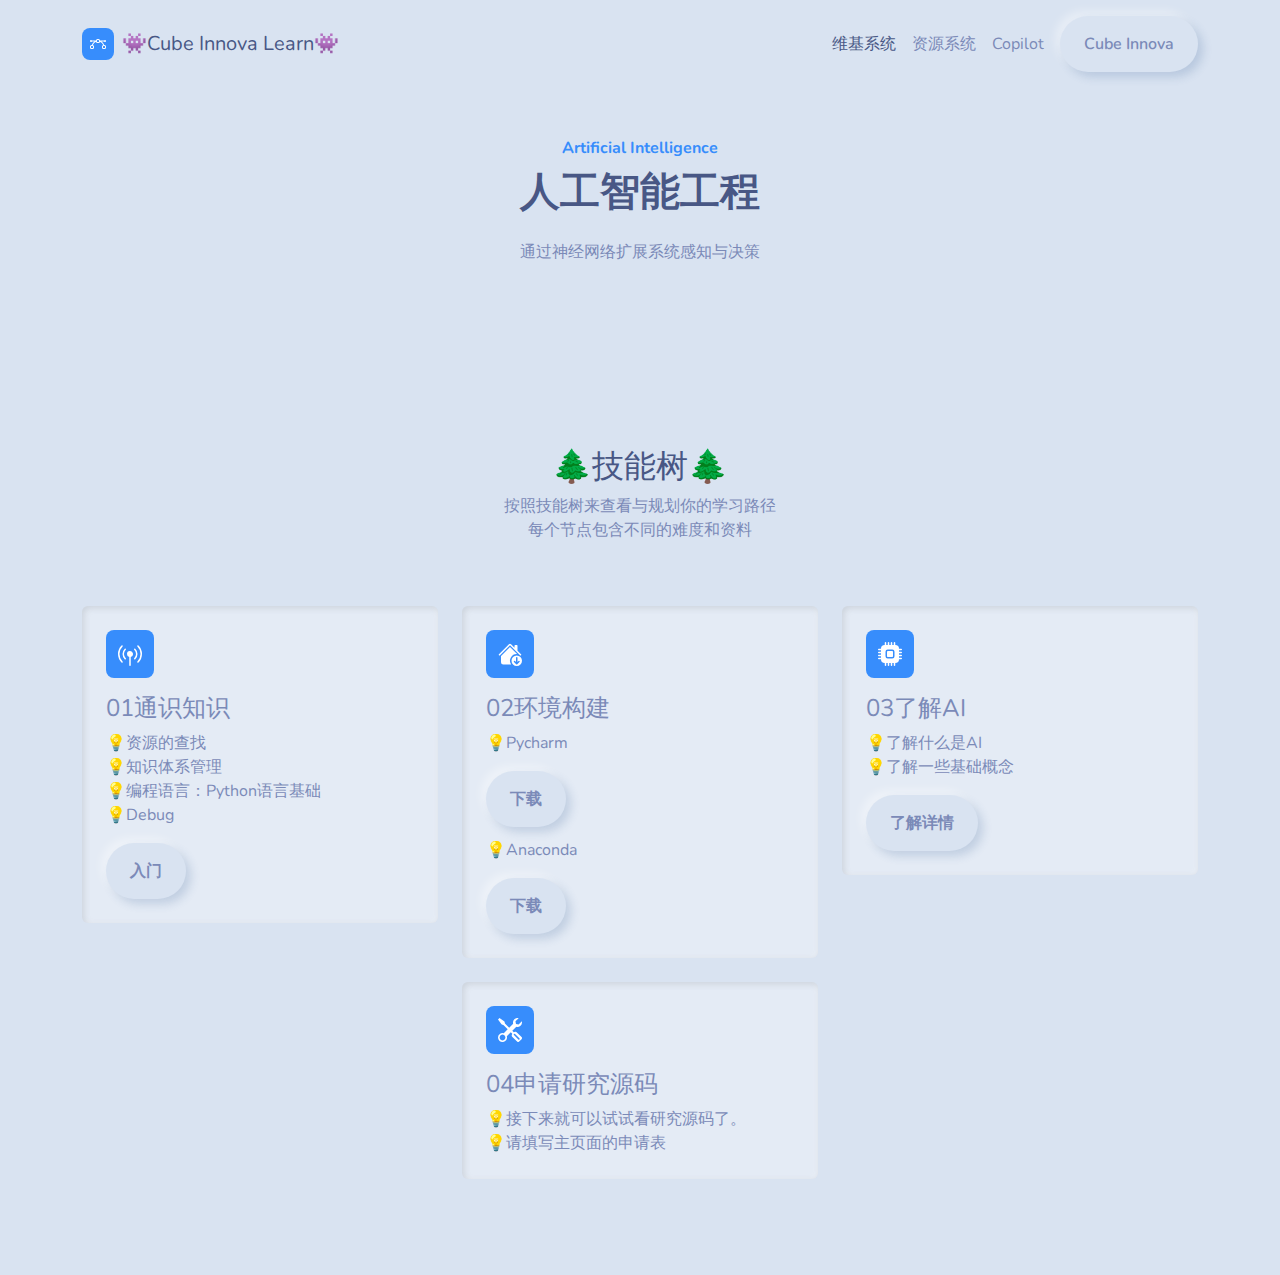
==== ai.html @ 76661b85 "更新1.0版本" ====
<!DOCTYPE html><html data-bs-theme="light" lang="en"><head><meta charset="utf-8"><meta name="viewport" content="width=device-width, initial-scale=1.0, shrink-to-fit=no"><title>CubeInnova.Learn</title><link rel="stylesheet" href="/assets/bootstrap/css/bootstrap.min.css?h=2cb4a61714685bde608d2d58cb317de4"><link rel="stylesheet" href="/assets/css/styles.min.css?h=ba82c4eca0994f35770cad7016135599"></head><body><!-- Start: Navbar Right Links --><nav class="navbar navbar-expand-md bg-body py-3"><div class="container"><a class="navbar-brand d-flex align-items-center" href="#"><span class="bs-icon-sm bs-icon-rounded bs-icon-primary d-flex justify-content-center align-items-center me-2 bs-icon"><svg xmlns="http://www.w3.org/2000/svg" width="1em" height="1em" fill="currentColor" viewBox="0 0 16 16" class="bi bi-bezier">
  <path fill-rule="evenodd" d="M0 10.5A1.5 1.5 0 0 1 1.5 9h1A1.5 1.5 0 0 1 4 10.5v1A1.5 1.5 0 0 1 2.5 13h-1A1.5 1.5 0 0 1 0 11.5v-1zm1.5-.5a.5.5 0 0 0-.5.5v1a.5.5 0 0 0 .5.5h1a.5.5 0 0 0 .5-.5v-1a.5.5 0 0 0-.5-.5h-1zm10.5.5A1.5 1.5 0 0 1 13.5 9h1a1.5 1.5 0 0 1 1.5 1.5v1a1.5 1.5 0 0 1-1.5 1.5h-1a1.5 1.5 0 0 1-1.5-1.5v-1zm1.5-.5a.5.5 0 0 0-.5.5v1a.5.5 0 0 0 .5.5h1a.5.5 0 0 0 .5-.5v-1a.5.5 0 0 0-.5-.5h-1zM6 4.5A1.5 1.5 0 0 1 7.5 3h1A1.5 1.5 0 0 1 10 4.5v1A1.5 1.5 0 0 1 8.5 7h-1A1.5 1.5 0 0 1 6 5.5v-1zM7.5 4a.5.5 0 0 0-.5.5v1a.5.5 0 0 0 .5.5h1a.5.5 0 0 0 .5-.5v-1a.5.5 0 0 0-.5-.5h-1z"></path>
  <path d="M6 4.5H1.866a1 1 0 1 0 0 1h2.668A6.517 6.517 0 0 0 1.814 9H2.5c.123 0 .244.015.358.043a5.517 5.517 0 0 1 3.185-3.185A1.503 1.503 0 0 1 6 5.5v-1zm3.957 1.358A1.5 1.5 0 0 0 10 5.5v-1h4.134a1 1 0 1 1 0 1h-2.668a6.517 6.517 0 0 1 2.72 3.5H13.5c-.123 0-.243.015-.358.043a5.517 5.517 0 0 0-3.185-3.185z"></path>
</svg></span><span>👾Cube Innova Learn👾</span></a><button data-bs-toggle="collapse" class="navbar-toggler" data-bs-target="#navcol-2"><span class="visually-hidden">Toggle navigation</span><span class="navbar-toggler-icon"></span></button><div class="collapse navbar-collapse" id="navcol-2"><ul class="navbar-nav ms-auto"><li class="nav-item"><a class="nav-link active" href="https://www.mywiki.cn/%E5%88%9B%E6%96%B0%E5%B7%A5%E5%9D%8A%E5%AE%9E%E9%AA%8C%E5%AE%A4/index.php/%E9%A6%96%E9%A1%B5">维基系统</a></li><li class="nav-item"><a class="nav-link" href="https://source.cubeinnova.cn">资源系统</a></li><li class="nav-item"><a class="nav-link" href="https://chat.cubeinnova.cn">Copilot</a></li></ul><a class="btn btn-primary ms-md-2" role="button" href="https://cubeinnova.cn">Cube Innova</a></div></div></nav><!-- End: Navbar Right Links --><div class="text-center p-4 p-lg-5"><p class="fw-bold text-primary mb-2">Artificial Intelligence</p><h1 class="fw-bold mb-4">人工智能工程</h1><p>通过神经网络扩展系统感知与决策</p><div class="btn-group" role="group"></div></div><!-- Start: Hero Features --><section></section><!-- End: Hero Features --><!-- Start: Banner Heading --><section class="py-4 py-xl-5"><!-- Start: Features Cards --><div class="container py-4 py-xl-5"><div class="row mb-5"><div class="col-md-8 col-xl-6 text-center mx-auto"><h2>🌲技能树<span style="color: var(--bs-heading-color);">🌲</span></h2><p class="w-lg-50">按照技能树来查看与规划你的学习路径<br>每个节点包含不同的难度和资料</p></div></div><div class="row gy-4 row-cols-1 row-cols-md-2 row-cols-xl-3 d-lg-flex justify-content-lg-center"><div class="col"><div class="card"><div class="card-body p-4"><div class="bs-icon-md bs-icon-rounded bs-icon-primary d-flex justify-content-center align-items-center d-inline-block mb-3 bs-icon"><svg xmlns="http://www.w3.org/2000/svg" width="1em" height="1em" fill="currentColor" viewBox="0 0 16 16" class="bi bi-broadcast-pin">
  <path d="M3.05 3.05a7 7 0 0 0 0 9.9.5.5 0 0 1-.707.707 8 8 0 0 1 0-11.314.5.5 0 0 1 .707.707zm2.122 2.122a4 4 0 0 0 0 5.656.5.5 0 1 1-.708.708 5 5 0 0 1 0-7.072.5.5 0 0 1 .708.708zm5.656-.708a.5.5 0 0 1 .708 0 5 5 0 0 1 0 7.072.5.5 0 1 1-.708-.708 4 4 0 0 0 0-5.656.5.5 0 0 1 0-.708zm2.122-2.12a.5.5 0 0 1 .707 0 8 8 0 0 1 0 11.313.5.5 0 0 1-.707-.707 7 7 0 0 0 0-9.9.5.5 0 0 1 0-.707zM6 8a2 2 0 1 1 2.5 1.937V15.5a.5.5 0 0 1-1 0V9.937A2 2 0 0 1 6 8z"></path>
</svg></div><h4 class="card-title">01通识知识</h4><p class="card-text">💡资源的查找<br>💡知识体系管理<br>💡编程语言：Python语言基础<br>💡Debug</p><a class="btn btn-primary" role="button" href="/general.html">入门</a></div></div></div><div class="col"><div class="card"><div class="card-body p-4"><div class="bs-icon-md bs-icon-rounded bs-icon-primary d-flex justify-content-center align-items-center d-inline-block mb-3 bs-icon"><svg xmlns="http://www.w3.org/2000/svg" width="1em" height="1em" fill="currentColor" viewBox="0 0 16 16" class="bi bi-house-down-fill">
  <path d="M12.5 9a3.5 3.5 0 1 1 0 7 3.5 3.5 0 0 1 0-7Zm.354 5.854 1.5-1.5a.5.5 0 0 0-.708-.707l-.646.646V10.5a.5.5 0 0 0-1 0v2.793l-.646-.646a.5.5 0 0 0-.708.707l1.5 1.5a.5.5 0 0 0 .708 0Z"></path>
  <path d="M8.707 1.5a1 1 0 0 0-1.414 0L.646 8.146a.5.5 0 0 0 .708.708L8 2.207l6.646 6.647a.5.5 0 0 0 .708-.708L13 5.793V2.5a.5.5 0 0 0-.5-.5h-1a.5.5 0 0 0-.5.5v1.293L8.707 1.5Z"></path>
  <path d="m8 3.293 4.712 4.712A4.5 4.5 0 0 0 8.758 15H3.5A1.5 1.5 0 0 1 2 13.5V9.293l6-6Z"></path>
</svg></div><h4 class="card-title">02环境构建</h4><p class="card-text">💡Pycharm</p><a class="btn btn-primary" role="button" href="https://www.jetbrains.com/zh-cn/pycharm/">下载</a><p class="card-text" style="margin-top: 11px;">💡Anaconda</p><a class="btn btn-primary" role="button" href="https://www.anaconda.com/download/">下载</a></div></div></div><div class="col"><div class="card"><div class="card-body p-4"><div class="bs-icon-md bs-icon-rounded bs-icon-primary d-flex justify-content-center align-items-center d-inline-block mb-3 bs-icon"><svg xmlns="http://www.w3.org/2000/svg" width="1em" height="1em" fill="currentColor" viewBox="0 0 16 16" class="bi bi-cpu-fill">
  <path d="M6.5 6a.5.5 0 0 0-.5.5v3a.5.5 0 0 0 .5.5h3a.5.5 0 0 0 .5-.5v-3a.5.5 0 0 0-.5-.5h-3z"></path>
  <path d="M5.5.5a.5.5 0 0 0-1 0V2A2.5 2.5 0 0 0 2 4.5H.5a.5.5 0 0 0 0 1H2v1H.5a.5.5 0 0 0 0 1H2v1H.5a.5.5 0 0 0 0 1H2v1H.5a.5.5 0 0 0 0 1H2A2.5 2.5 0 0 0 4.5 14v1.5a.5.5 0 0 0 1 0V14h1v1.5a.5.5 0 0 0 1 0V14h1v1.5a.5.5 0 0 0 1 0V14h1v1.5a.5.5 0 0 0 1 0V14a2.5 2.5 0 0 0 2.5-2.5h1.5a.5.5 0 0 0 0-1H14v-1h1.5a.5.5 0 0 0 0-1H14v-1h1.5a.5.5 0 0 0 0-1H14v-1h1.5a.5.5 0 0 0 0-1H14A2.5 2.5 0 0 0 11.5 2V.5a.5.5 0 0 0-1 0V2h-1V.5a.5.5 0 0 0-1 0V2h-1V.5a.5.5 0 0 0-1 0V2h-1V.5zm1 4.5h3A1.5 1.5 0 0 1 11 6.5v3A1.5 1.5 0 0 1 9.5 11h-3A1.5 1.5 0 0 1 5 9.5v-3A1.5 1.5 0 0 1 6.5 5z"></path>
</svg></div><h4 class="card-title">03了解AI</h4><p class="card-text">💡了解什么是AI<br>💡了解一些基础概念</p><a class="btn btn-primary" role="button" href="https://w3schools.cn/ai/default.html">了解详情</a></div></div></div><div class="col"><div class="card"><div class="card-body p-4"><div class="bs-icon-md bs-icon-rounded bs-icon-primary d-flex justify-content-center align-items-center d-inline-block mb-3 bs-icon"><svg xmlns="http://www.w3.org/2000/svg" width="1em" height="1em" fill="currentColor" viewBox="0 0 16 16" class="bi bi-tools">
  <path d="M1 0 0 1l2.2 3.081a1 1 0 0 0 .815.419h.07a1 1 0 0 1 .708.293l2.675 2.675-2.617 2.654A3.003 3.003 0 0 0 0 13a3 3 0 1 0 5.878-.851l2.654-2.617.968.968-.305.914a1 1 0 0 0 .242 1.023l3.27 3.27a.997.997 0 0 0 1.414 0l1.586-1.586a.997.997 0 0 0 0-1.414l-3.27-3.27a1 1 0 0 0-1.023-.242L10.5 9.5l-.96-.96 2.68-2.643A3.005 3.005 0 0 0 16 3c0-.269-.035-.53-.102-.777l-2.14 2.141L12 4l-.364-1.757L13.777.102a3 3 0 0 0-3.675 3.68L7.462 6.46 4.793 3.793a1 1 0 0 1-.293-.707v-.071a1 1 0 0 0-.419-.814L1 0Zm9.646 10.646a.5.5 0 0 1 .708 0l2.914 2.915a.5.5 0 0 1-.707.707l-2.915-2.914a.5.5 0 0 1 0-.708ZM3 11l.471.242.529.026.287.445.445.287.026.529L5 13l-.242.471-.026.529-.445.287-.287.445-.529.026L3 15l-.471-.242L2 14.732l-.287-.445L1.268 14l-.026-.529L1 13l.242-.471.026-.529.445-.287.287-.445.529-.026L3 11Z"></path>
</svg></div><h4 class="card-title">04申请研究源码</h4><p class="card-text">💡接下来就可以试试看研究源码了。<br>💡请填写主页面的申请表</p></div></div></div></div></div><!-- End: Features Cards --></section><!-- End: Banner Heading --><script src="https://cdn.jsdelivr.net/npm/bootstrap@5.3.1/dist/js/bootstrap.bundle.min.js"></script><script src="/assets/js/script.min.js?h=e21329cc057f51c00970539ac9834d22"></script></body></html>
---- assets/css/styles.min.css ----
@font-face{font-family:Nunito;src:url(/assets/fonts/XRXV3I6Li01BKofIOOaBXso.woff2?h=00d81f3c47850e07bfd8ccfb12ab9b94) format('woff2');font-weight:400;font-style:normal;font-display:swap;unicode-range:U+0460-052F,U+1C80-1C88,U+20B4,U+2DE0-2DFF,U+A640-A69F,U+FE2E-FE2F}@font-face{font-family:Nunito;src:url(/assets/fonts/XRXV3I6Li01BKofIMeaBXso.woff2?h=00d81f3c47850e07bfd8ccfb12ab9b94) format('woff2');font-weight:400;font-style:normal;font-display:swap;unicode-range:U+0301,U+0400-045F,U+0490-0491,U+04B0-04B1,U+2116}@font-face{font-family:Nunito;src:url(/assets/fonts/XRXV3I6Li01BKofIOuaBXso.woff2?h=00d81f3c47850e07bfd8ccfb12ab9b94) format('woff2');font-weight:400;font-style:normal;font-display:swap;unicode-range:U+0102-0103,U+0110-0111,U+0128-0129,U+0168-0169,U+01A0-01A1,U+01AF-01B0,U+0300-0301,U+0303-0304,U+0308-0309,U+0323,U+0329,U+1EA0-1EF9,U+20AB}@font-face{font-family:Nunito;src:url(/assets/fonts/XRXV3I6Li01BKofIO-aBXso.woff2?h=00d81f3c47850e07bfd8ccfb12ab9b94) format('woff2');font-weight:400;font-style:normal;font-display:swap;unicode-range:U+0100-02AF,U+0304,U+0308,U+0329,U+1E00-1E9F,U+1EF2-1EFF,U+2020,U+20A0-20AB,U+20AD-20CF,U+2113,U+2C60-2C7F,U+A720-A7FF}@font-face{font-family:Nunito;src:url(/assets/fonts/XRXV3I6Li01BKofINeaB.woff2?h=00d81f3c47850e07bfd8ccfb12ab9b94) format('woff2');font-weight:400;font-style:normal;font-display:swap;unicode-range:U+0000-00FF,U+0131,U+0152-0153,U+02BB-02BC,U+02C6,U+02DA,U+02DC,U+0304,U+0308,U+0329,U+2000-206F,U+2074,U+20AC,U+2122,U+2191,U+2193,U+2212,U+2215,U+FEFF,U+FFFD}@font-face{font-family:Nunito;src:url(/assets/fonts/XRXV3I6Li01BKofIOOaBXso.woff2?h=00d81f3c47850e07bfd8ccfb12ab9b94) format('woff2');font-weight:600;font-style:normal;font-display:swap;unicode-range:U+0460-052F,U+1C80-1C88,U+20B4,U+2DE0-2DFF,U+A640-A69F,U+FE2E-FE2F}@font-face{font-family:Nunito;src:url(/assets/fonts/XRXV3I6Li01BKofIMeaBXso.woff2?h=00d81f3c47850e07bfd8ccfb12ab9b94) format('woff2');font-weight:600;font-style:normal;font-display:swap;unicode-range:U+0301,U+0400-045F,U+0490-0491,U+04B0-04B1,U+2116}@font-face{font-family:Nunito;src:url(/assets/fonts/XRXV3I6Li01BKofIOuaBXso.woff2?h=00d81f3c47850e07bfd8ccfb12ab9b94) format('woff2');font-weight:600;font-style:normal;font-display:swap;unicode-range:U+0102-0103,U+0110-0111,U+0128-0129,U+0168-0169,U+01A0-01A1,U+01AF-01B0,U+0300-0301,U+0303-0304,U+0308-0309,U+0323,U+0329,U+1EA0-1EF9,U+20AB}@font-face{font-family:Nunito;src:url(/assets/fonts/XRXV3I6Li01BKofIO-aBXso.woff2?h=00d81f3c47850e07bfd8ccfb12ab9b94) format('woff2');font-weight:600;font-style:normal;font-display:swap;unicode-range:U+0100-02AF,U+0304,U+0308,U+0329,U+1E00-1E9F,U+1EF2-1EFF,U+2020,U+20A0-20AB,U+20AD-20CF,U+2113,U+2C60-2C7F,U+A720-A7FF}@font-face{font-family:Nunito;src:url(/assets/fonts/XRXV3I6Li01BKofINeaB.woff2?h=00d81f3c47850e07bfd8ccfb12ab9b94) format('woff2');font-weight:600;font-style:normal;font-display:swap;unicode-range:U+0000-00FF,U+0131,U+0152-0153,U+02BB-02BC,U+02C6,U+02DA,U+02DC,U+0304,U+0308,U+0329,U+2000-206F,U+2074,U+20AC,U+2122,U+2191,U+2193,U+2212,U+2215,U+FEFF,U+FFFD}@font-face{font-family:Nunito;src:url(/assets/fonts/XRXV3I6Li01BKofIOOaBXso.woff2?h=00d81f3c47850e07bfd8ccfb12ab9b94) format('woff2');font-weight:700;font-style:normal;font-display:swap;unicode-range:U+0460-052F,U+1C80-1C88,U+20B4,U+2DE0-2DFF,U+A640-A69F,U+FE2E-FE2F}@font-face{font-family:Nunito;src:url(/assets/fonts/XRXV3I6Li01BKofIMeaBXso.woff2?h=00d81f3c47850e07bfd8ccfb12ab9b94) format('woff2');font-weight:700;font-style:normal;font-display:swap;unicode-range:U+0301,U+0400-045F,U+0490-0491,U+04B0-04B1,U+2116}@font-face{font-family:Nunito;src:url(/assets/fonts/XRXV3I6Li01BKofIOuaBXso.woff2?h=00d81f3c47850e07bfd8ccfb12ab9b94) format('woff2');font-weight:700;font-style:normal;font-display:swap;unicode-range:U+0102-0103,U+0110-0111,U+0128-0129,U+0168-0169,U+01A0-01A1,U+01AF-01B0,U+0300-0301,U+0303-0304,U+0308-0309,U+0323,U+0329,U+1EA0-1EF9,U+20AB}@font-face{font-family:Nunito;src:url(/assets/fonts/XRXV3I6Li01BKofIO-aBXso.woff2?h=00d81f3c47850e07bfd8ccfb12ab9b94) format('woff2');font-weight:700;font-style:normal;font-display:swap;unicode-range:U+0100-02AF,U+0304,U+0308,U+0329,U+1E00-1E9F,U+1EF2-1EFF,U+2020,U+20A0-20AB,U+20AD-20CF,U+2113,U+2C60-2C7F,U+A720-A7FF}@font-face{font-family:Nunito;src:url(/assets/fonts/XRXV3I6Li01BKofINeaB.woff2?h=00d81f3c47850e07bfd8ccfb12ab9b94) format('woff2');font-weight:700;font-style:normal;font-display:swap;unicode-range:U+0000-00FF,U+0131,U+0152-0153,U+02BB-02BC,U+02C6,U+02DA,U+02DC,U+0304,U+0308,U+0329,U+2000-206F,U+2074,U+20AC,U+2122,U+2191,U+2193,U+2212,U+2215,U+FEFF,U+FFFD}.fit-cover{object-fit:cover}.bs-icon{--bs-icon-size:.75rem;display:flex;flex-shrink:0;justify-content:center;align-items:center;font-size:var(--bs-icon-size);width:calc(var(--bs-icon-size) * 2);height:calc(var(--bs-icon-size) * 2);color:var(--bs-primary)}.bs-icon-xs{--bs-icon-size:1rem;width:calc(var(--bs-icon-size) * 1.5);height:calc(var(--bs-icon-size) * 1.5)}.bs-icon-sm{--bs-icon-size:1rem}.bs-icon-md{--bs-icon-size:1.5rem}.bs-icon-lg{--bs-icon-size:2rem}.bs-icon-xl{--bs-icon-size:2.5rem}.bs-icon.bs-icon-primary{color:var(--bs-white);background:var(--bs-primary)}.bs-icon.bs-icon-primary-light{color:var(--bs-primary);background:rgba(var(--bs-primary-rgb),.2)}.bs-icon.bs-icon-semi-white{color:var(--bs-primary);background:rgba(255,255,255,.5)}.bs-icon.bs-icon-rounded{border-radius:.5rem}.bs-icon.bs-icon-circle{border-radius:50%}
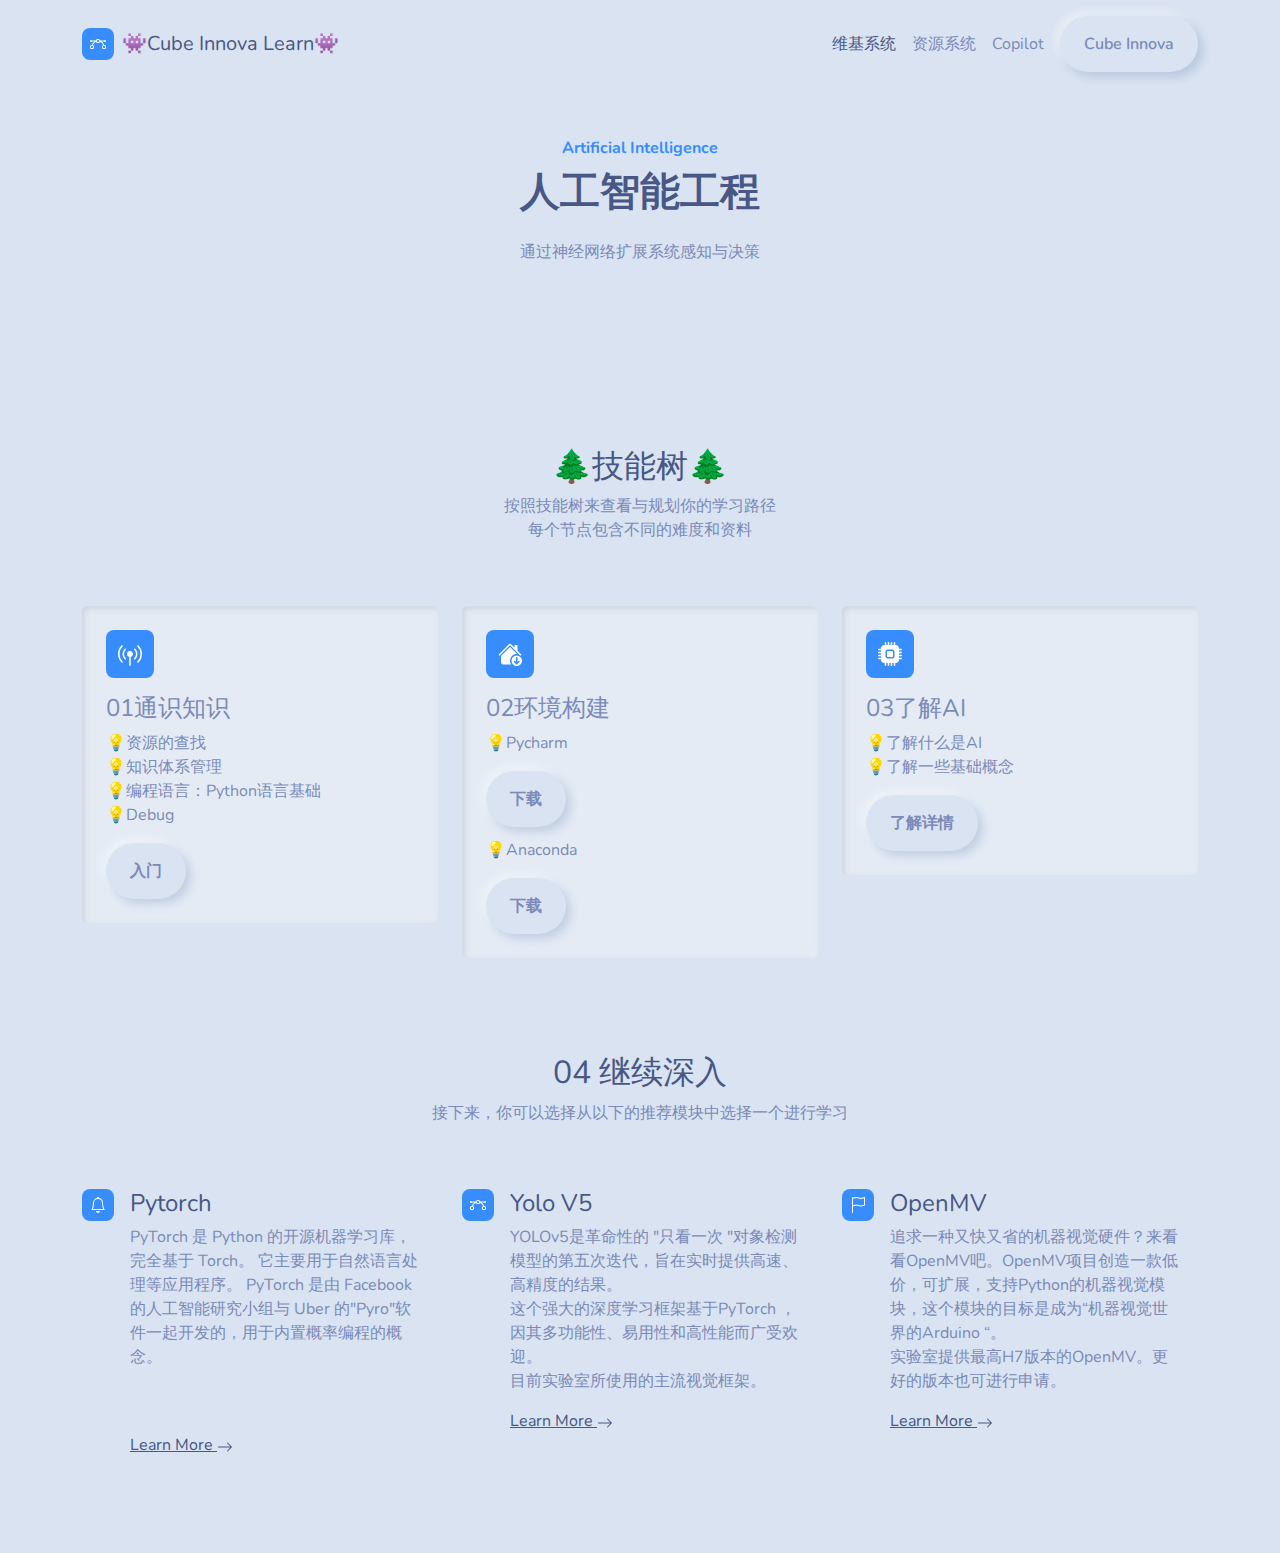
==== commit 45d2cdc8: "Updated Some Files" ====
--- a/ai.html
+++ b/ai.html
@@ -1,4 +1,4 @@
-<!DOCTYPE html><html data-bs-theme="light" lang="en"><head><meta charset="utf-8"><meta name="viewport" content="width=device-width, initial-scale=1.0, shrink-to-fit=no"><title>CubeInnova.Learn</title><link rel="stylesheet" href="/assets/bootstrap/css/bootstrap.min.css?h=2cb4a61714685bde608d2d58cb317de4"><link rel="stylesheet" href="/assets/css/styles.min.css?h=ba82c4eca0994f35770cad7016135599"></head><body><!-- Start: Navbar Right Links --><nav class="navbar navbar-expand-md bg-body py-3"><div class="container"><a class="navbar-brand d-flex align-items-center" href="#"><span class="bs-icon-sm bs-icon-rounded bs-icon-primary d-flex justify-content-center align-items-center me-2 bs-icon"><svg xmlns="http://www.w3.org/2000/svg" width="1em" height="1em" fill="currentColor" viewBox="0 0 16 16" class="bi bi-bezier">
+<!DOCTYPE html><html data-bs-theme="light" lang="en"><head><meta charset="utf-8"><meta name="viewport" content="width=device-width, initial-scale=1.0, shrink-to-fit=no"><title>CubeInnova.Learn</title><link rel="stylesheet" href="/assets/bootstrap/css/bootstrap.min.css?h=2cb4a61714685bde608d2d58cb317de4"><link rel="stylesheet" href="/assets/css/styles.min.css?h=934f559bc3a27b1a1d84e41d4762d755"></head><body><!-- Start: Navbar Right Links --><nav class="navbar navbar-expand-md bg-body py-3"><div class="container"><a class="navbar-brand d-flex align-items-center" href="#"><span class="bs-icon-sm bs-icon-rounded bs-icon-primary d-flex justify-content-center align-items-center me-2 bs-icon"><svg xmlns="http://www.w3.org/2000/svg" width="1em" height="1em" fill="currentColor" viewBox="0 0 16 16" class="bi bi-bezier">
   <path fill-rule="evenodd" d="M0 10.5A1.5 1.5 0 0 1 1.5 9h1A1.5 1.5 0 0 1 4 10.5v1A1.5 1.5 0 0 1 2.5 13h-1A1.5 1.5 0 0 1 0 11.5v-1zm1.5-.5a.5.5 0 0 0-.5.5v1a.5.5 0 0 0 .5.5h1a.5.5 0 0 0 .5-.5v-1a.5.5 0 0 0-.5-.5h-1zm10.5.5A1.5 1.5 0 0 1 13.5 9h1a1.5 1.5 0 0 1 1.5 1.5v1a1.5 1.5 0 0 1-1.5 1.5h-1a1.5 1.5 0 0 1-1.5-1.5v-1zm1.5-.5a.5.5 0 0 0-.5.5v1a.5.5 0 0 0 .5.5h1a.5.5 0 0 0 .5-.5v-1a.5.5 0 0 0-.5-.5h-1zM6 4.5A1.5 1.5 0 0 1 7.5 3h1A1.5 1.5 0 0 1 10 4.5v1A1.5 1.5 0 0 1 8.5 7h-1A1.5 1.5 0 0 1 6 5.5v-1zM7.5 4a.5.5 0 0 0-.5.5v1a.5.5 0 0 0 .5.5h1a.5.5 0 0 0 .5-.5v-1a.5.5 0 0 0-.5-.5h-1z"></path>
   <path d="M6 4.5H1.866a1 1 0 1 0 0 1h2.668A6.517 6.517 0 0 0 1.814 9H2.5c.123 0 .244.015.358.043a5.517 5.517 0 0 1 3.185-3.185A1.503 1.503 0 0 1 6 5.5v-1zm3.957 1.358A1.5 1.5 0 0 0 10 5.5v-1h4.134a1 1 0 1 1 0 1h-2.668a6.517 6.517 0 0 1 2.72 3.5H13.5c-.123 0-.243.015-.358.043a5.517 5.517 0 0 0-3.185-3.185z"></path>
 </svg></span><span>👾Cube Innova Learn👾</span></a><button data-bs-toggle="collapse" class="navbar-toggler" data-bs-target="#navcol-2"><span class="visually-hidden">Toggle navigation</span><span class="navbar-toggler-icon"></span></button><div class="collapse navbar-collapse" id="navcol-2"><ul class="navbar-nav ms-auto"><li class="nav-item"><a class="nav-link active" href="https://www.mywiki.cn/%E5%88%9B%E6%96%B0%E5%B7%A5%E5%9D%8A%E5%AE%9E%E9%AA%8C%E5%AE%A4/index.php/%E9%A6%96%E9%A1%B5">维基系统</a></li><li class="nav-item"><a class="nav-link" href="https://source.cubeinnova.cn">资源系统</a></li><li class="nav-item"><a class="nav-link" href="https://chat.cubeinnova.cn">Copilot</a></li></ul><a class="btn btn-primary ms-md-2" role="button" href="https://cubeinnova.cn">Cube Innova</a></div></div></nav><!-- End: Navbar Right Links --><div class="text-center p-4 p-lg-5"><p class="fw-bold text-primary mb-2">Artificial Intelligence</p><h1 class="fw-bold mb-4">人工智能工程</h1><p>通过神经网络扩展系统感知与决策</p><div class="btn-group" role="group"></div></div><!-- Start: Hero Features --><section></section><!-- End: Hero Features --><!-- Start: Banner Heading --><section class="py-4 py-xl-5"><!-- Start: Features Cards --><div class="container py-4 py-xl-5"><div class="row mb-5"><div class="col-md-8 col-xl-6 text-center mx-auto"><h2>🌲技能树<span style="color: var(--bs-heading-color);">🌲</span></h2><p class="w-lg-50">按照技能树来查看与规划你的学习路径<br>每个节点包含不同的难度和资料</p></div></div><div class="row gy-4 row-cols-1 row-cols-md-2 row-cols-xl-3 d-lg-flex justify-content-lg-center"><div class="col"><div class="card"><div class="card-body p-4"><div class="bs-icon-md bs-icon-rounded bs-icon-primary d-flex justify-content-center align-items-center d-inline-block mb-3 bs-icon"><svg xmlns="http://www.w3.org/2000/svg" width="1em" height="1em" fill="currentColor" viewBox="0 0 16 16" class="bi bi-broadcast-pin">
@@ -10,6 +10,17 @@
 </svg></div><h4 class="card-title">02环境构建</h4><p class="card-text">💡Pycharm</p><a class="btn btn-primary" role="button" href="https://www.jetbrains.com/zh-cn/pycharm/">下载</a><p class="card-text" style="margin-top: 11px;">💡Anaconda</p><a class="btn btn-primary" role="button" href="https://www.anaconda.com/download/">下载</a></div></div></div><div class="col"><div class="card"><div class="card-body p-4"><div class="bs-icon-md bs-icon-rounded bs-icon-primary d-flex justify-content-center align-items-center d-inline-block mb-3 bs-icon"><svg xmlns="http://www.w3.org/2000/svg" width="1em" height="1em" fill="currentColor" viewBox="0 0 16 16" class="bi bi-cpu-fill">
   <path d="M6.5 6a.5.5 0 0 0-.5.5v3a.5.5 0 0 0 .5.5h3a.5.5 0 0 0 .5-.5v-3a.5.5 0 0 0-.5-.5h-3z"></path>
   <path d="M5.5.5a.5.5 0 0 0-1 0V2A2.5 2.5 0 0 0 2 4.5H.5a.5.5 0 0 0 0 1H2v1H.5a.5.5 0 0 0 0 1H2v1H.5a.5.5 0 0 0 0 1H2v1H.5a.5.5 0 0 0 0 1H2A2.5 2.5 0 0 0 4.5 14v1.5a.5.5 0 0 0 1 0V14h1v1.5a.5.5 0 0 0 1 0V14h1v1.5a.5.5 0 0 0 1 0V14h1v1.5a.5.5 0 0 0 1 0V14a2.5 2.5 0 0 0 2.5-2.5h1.5a.5.5 0 0 0 0-1H14v-1h1.5a.5.5 0 0 0 0-1H14v-1h1.5a.5.5 0 0 0 0-1H14v-1h1.5a.5.5 0 0 0 0-1H14A2.5 2.5 0 0 0 11.5 2V.5a.5.5 0 0 0-1 0V2h-1V.5a.5.5 0 0 0-1 0V2h-1V.5a.5.5 0 0 0-1 0V2h-1V.5zm1 4.5h3A1.5 1.5 0 0 1 11 6.5v3A1.5 1.5 0 0 1 9.5 11h-3A1.5 1.5 0 0 1 5 9.5v-3A1.5 1.5 0 0 1 6.5 5z"></path>
-</svg></div><h4 class="card-title">03了解AI</h4><p class="card-text">💡了解什么是AI<br>💡了解一些基础概念</p><a class="btn btn-primary" role="button" href="https://w3schools.cn/ai/default.html">了解详情</a></div></div></div><div class="col"><div class="card"><div class="card-body p-4"><div class="bs-icon-md bs-icon-rounded bs-icon-primary d-flex justify-content-center align-items-center d-inline-block mb-3 bs-icon"><svg xmlns="http://www.w3.org/2000/svg" width="1em" height="1em" fill="currentColor" viewBox="0 0 16 16" class="bi bi-tools">
-  <path d="M1 0 0 1l2.2 3.081a1 1 0 0 0 .815.419h.07a1 1 0 0 1 .708.293l2.675 2.675-2.617 2.654A3.003 3.003 0 0 0 0 13a3 3 0 1 0 5.878-.851l2.654-2.617.968.968-.305.914a1 1 0 0 0 .242 1.023l3.27 3.27a.997.997 0 0 0 1.414 0l1.586-1.586a.997.997 0 0 0 0-1.414l-3.27-3.27a1 1 0 0 0-1.023-.242L10.5 9.5l-.96-.96 2.68-2.643A3.005 3.005 0 0 0 16 3c0-.269-.035-.53-.102-.777l-2.14 2.141L12 4l-.364-1.757L13.777.102a3 3 0 0 0-3.675 3.68L7.462 6.46 4.793 3.793a1 1 0 0 1-.293-.707v-.071a1 1 0 0 0-.419-.814L1 0Zm9.646 10.646a.5.5 0 0 1 .708 0l2.914 2.915a.5.5 0 0 1-.707.707l-2.915-2.914a.5.5 0 0 1 0-.708ZM3 11l.471.242.529.026.287.445.445.287.026.529L5 13l-.242.471-.026.529-.445.287-.287.445-.529.026L3 15l-.471-.242L2 14.732l-.287-.445L1.268 14l-.026-.529L1 13l.242-.471.026-.529.445-.287.287-.445.529-.026L3 11Z"></path>
-</svg></div><h4 class="card-title">04申请研究源码</h4><p class="card-text">💡接下来就可以试试看研究源码了。<br>💡请填写主页面的申请表</p></div></div></div></div></div><!-- End: Features Cards --></section><!-- End: Banner Heading --><script src="https://cdn.jsdelivr.net/npm/bootstrap@5.3.1/dist/js/bootstrap.bundle.min.js"></script><script src="/assets/js/script.min.js?h=e21329cc057f51c00970539ac9834d22"></script></body></html>+</svg></div><h4 class="card-title">03了解AI</h4><p class="card-text">💡了解什么是AI<br>💡了解一些基础概念</p><a class="btn btn-primary" role="button" href="https://w3schools.cn/ai/default.html">了解详情</a></div></div></div></div></div><!-- End: Features Cards --><!-- Start: Features Small Icons --><div class="container py-4 py-xl-5"><div class="row mb-5"><div class="col-md-8 col-xl-6 text-center mx-auto"><h2>04 继续深入</h2><p class="w-lg-50">接下来，你可以选择从以下的推荐模块中选择一个进行学习</p></div></div><div class="row gy-4 row-cols-1 row-cols-md-2 row-cols-xl-3"><div class="col"><div class="d-flex"><div class="bs-icon-sm bs-icon-rounded bs-icon-primary d-flex flex-shrink-0 justify-content-center align-items-center d-inline-block mb-3 bs-icon"><svg xmlns="http://www.w3.org/2000/svg" width="1em" height="1em" fill="currentColor" viewBox="0 0 16 16" class="bi bi-bell">
+  <path d="M8 16a2 2 0 0 0 2-2H6a2 2 0 0 0 2 2zM8 1.918l-.797.161A4.002 4.002 0 0 0 4 6c0 .628-.134 2.197-.459 3.742-.16.767-.376 1.566-.663 2.258h10.244c-.287-.692-.502-1.49-.663-2.258C12.134 8.197 12 6.628 12 6a4.002 4.002 0 0 0-3.203-3.92L8 1.917zM14.22 12c.223.447.481.801.78 1H1c.299-.199.557-.553.78-1C2.68 10.2 3 6.88 3 6c0-2.42 1.72-4.44 4.005-4.901a1 1 0 1 1 1.99 0A5.002 5.002 0 0 1 13 6c0 .88.32 4.2 1.22 6z"></path>
+</svg></div><div class="px-3"><h4>Pytorch</h4><p>PyTorch 是 Python 的开源机器学习库，完全基于 Torch。 它主要用于自然语言处理等应用程序。 PyTorch 是由 Facebook 的人工智能研究小组与 Uber 的"Pyro"软件一起开发的，用于内置概率编程的概念。<br><br><br></p><a href="https://www.w3ccoo.com/pytorch/index.asp">Learn More&nbsp;<svg xmlns="http://www.w3.org/2000/svg" width="1em" height="1em" fill="currentColor" viewBox="0 0 16 16" class="bi bi-arrow-right">
+  <path fill-rule="evenodd" d="M1 8a.5.5 0 0 1 .5-.5h11.793l-3.147-3.146a.5.5 0 0 1 .708-.708l4 4a.5.5 0 0 1 0 .708l-4 4a.5.5 0 0 1-.708-.708L13.293 8.5H1.5A.5.5 0 0 1 1 8z"></path>
+</svg></a></div></div></div><div class="col"><div class="d-flex"><div class="bs-icon-sm bs-icon-rounded bs-icon-primary d-flex flex-shrink-0 justify-content-center align-items-center d-inline-block mb-3 bs-icon"><svg xmlns="http://www.w3.org/2000/svg" width="1em" height="1em" fill="currentColor" viewBox="0 0 16 16" class="bi bi-bezier">
+  <path fill-rule="evenodd" d="M0 10.5A1.5 1.5 0 0 1 1.5 9h1A1.5 1.5 0 0 1 4 10.5v1A1.5 1.5 0 0 1 2.5 13h-1A1.5 1.5 0 0 1 0 11.5v-1zm1.5-.5a.5.5 0 0 0-.5.5v1a.5.5 0 0 0 .5.5h1a.5.5 0 0 0 .5-.5v-1a.5.5 0 0 0-.5-.5h-1zm10.5.5A1.5 1.5 0 0 1 13.5 9h1a1.5 1.5 0 0 1 1.5 1.5v1a1.5 1.5 0 0 1-1.5 1.5h-1a1.5 1.5 0 0 1-1.5-1.5v-1zm1.5-.5a.5.5 0 0 0-.5.5v1a.5.5 0 0 0 .5.5h1a.5.5 0 0 0 .5-.5v-1a.5.5 0 0 0-.5-.5h-1zM6 4.5A1.5 1.5 0 0 1 7.5 3h1A1.5 1.5 0 0 1 10 4.5v1A1.5 1.5 0 0 1 8.5 7h-1A1.5 1.5 0 0 1 6 5.5v-1zM7.5 4a.5.5 0 0 0-.5.5v1a.5.5 0 0 0 .5.5h1a.5.5 0 0 0 .5-.5v-1a.5.5 0 0 0-.5-.5h-1z"></path>
+  <path d="M6 4.5H1.866a1 1 0 1 0 0 1h2.668A6.517 6.517 0 0 0 1.814 9H2.5c.123 0 .244.015.358.043a5.517 5.517 0 0 1 3.185-3.185A1.503 1.503 0 0 1 6 5.5v-1zm3.957 1.358A1.5 1.5 0 0 0 10 5.5v-1h4.134a1 1 0 1 1 0 1h-2.668a6.517 6.517 0 0 1 2.72 3.5H13.5c-.123 0-.243.015-.358.043a5.517 5.517 0 0 0-3.185-3.185z"></path>
+</svg></div><div class="px-3"><h4>Yolo V5</h4><p>YOLOv5是革命性的 "只看一次 "对象检测模型的第五次迭代，旨在实时提供高速、高精度的结果。<br>这个强大的深度学习框架基于PyTorch ，因其多功能性、易用性和高性能而广受欢迎。<br>目前实验室所使用的主流视觉框架。</p><a href="https://docs.ultralytics.com/zh/yolov5/">Learn More&nbsp;<svg xmlns="http://www.w3.org/2000/svg" width="1em" height="1em" fill="currentColor" viewBox="0 0 16 16" class="bi bi-arrow-right">
+  <path fill-rule="evenodd" d="M1 8a.5.5 0 0 1 .5-.5h11.793l-3.147-3.146a.5.5 0 0 1 .708-.708l4 4a.5.5 0 0 1 0 .708l-4 4a.5.5 0 0 1-.708-.708L13.293 8.5H1.5A.5.5 0 0 1 1 8z"></path>
+</svg></a></div></div></div><div class="col"><div class="d-flex"><div class="bs-icon-sm bs-icon-rounded bs-icon-primary d-flex flex-shrink-0 justify-content-center align-items-center d-inline-block mb-3 bs-icon"><svg xmlns="http://www.w3.org/2000/svg" width="1em" height="1em" fill="currentColor" viewBox="0 0 16 16" class="bi bi-flag">
+  <path d="M14.778.085A.5.5 0 0 1 15 .5V8a.5.5 0 0 1-.314.464L14.5 8l.186.464-.003.001-.006.003-.023.009a12.435 12.435 0 0 1-.397.15c-.264.095-.631.223-1.047.35-.816.252-1.879.523-2.71.523-.847 0-1.548-.28-2.158-.525l-.028-.01C7.68 8.71 7.14 8.5 6.5 8.5c-.7 0-1.638.23-2.437.477A19.626 19.626 0 0 0 3 9.342V15.5a.5.5 0 0 1-1 0V.5a.5.5 0 0 1 1 0v.282c.226-.079.496-.17.79-.26C4.606.272 5.67 0 6.5 0c.84 0 1.524.277 2.121.519l.043.018C9.286.788 9.828 1 10.5 1c.7 0 1.638-.23 2.437-.477a19.587 19.587 0 0 0 1.349-.476l.019-.007.004-.002h.001M14 1.221c-.22.078-.48.167-.766.255-.81.252-1.872.523-2.734.523-.886 0-1.592-.286-2.203-.534l-.008-.003C7.662 1.21 7.139 1 6.5 1c-.669 0-1.606.229-2.415.478A21.294 21.294 0 0 0 3 1.845v6.433c.22-.078.48-.167.766-.255C4.576 7.77 5.638 7.5 6.5 7.5c.847 0 1.548.28 2.158.525l.028.01C9.32 8.29 9.86 8.5 10.5 8.5c.668 0 1.606-.229 2.415-.478A21.317 21.317 0 0 0 14 7.655V1.222z"></path>
+</svg></div><div class="px-3"><h4>OpenMV</h4><p>追求一种又快又省的机器视觉硬件？来看看OpenMV吧。OpenMV项目创造一款低价，可扩展，支持Python的机器视觉模块，这个模块的目标是成为“机器视觉世界的Arduino “。<br>实验室提供最高H7版本的OpenMV。更好的版本也可进行申请。</p><a href="https://book.openmv.cc/">Learn More&nbsp;<svg xmlns="http://www.w3.org/2000/svg" width="1em" height="1em" fill="currentColor" viewBox="0 0 16 16" class="bi bi-arrow-right">
+  <path fill-rule="evenodd" d="M1 8a.5.5 0 0 1 .5-.5h11.793l-3.147-3.146a.5.5 0 0 1 .708-.708l4 4a.5.5 0 0 1 0 .708l-4 4a.5.5 0 0 1-.708-.708L13.293 8.5H1.5A.5.5 0 0 1 1 8z"></path>
+</svg></a></div></div></div></div></div><!-- End: Features Small Icons --></section><!-- End: Banner Heading --><script src="https://cdn.jsdelivr.net/npm/bootstrap@5.3.1/dist/js/bootstrap.bundle.min.js"></script><script src="/assets/js/script.min.js?h=e21329cc057f51c00970539ac9834d22"></script></body></html>--- a/assets/css/styles.min.css
+++ b/assets/css/styles.min.css
@@ -1 +1 @@
-@font-face{font-family:Nunito;src:url(/assets/fonts/XRXV3I6Li01BKofIOOaBXso.woff2?h=00d81f3c47850e07bfd8ccfb12ab9b94) format('woff2');font-weight:400;font-style:normal;font-display:swap;unicode-range:U+0460-052F,U+1C80-1C88,U+20B4,U+2DE0-2DFF,U+A640-A69F,U+FE2E-FE2F}@font-face{font-family:Nunito;src:url(/assets/fonts/XRXV3I6Li01BKofIMeaBXso.woff2?h=00d81f3c47850e07bfd8ccfb12ab9b94) format('woff2');font-weight:400;font-style:normal;font-display:swap;unicode-range:U+0301,U+0400-045F,U+0490-0491,U+04B0-04B1,U+2116}@font-face{font-family:Nunito;src:url(/assets/fonts/XRXV3I6Li01BKofIOuaBXso.woff2?h=00d81f3c47850e07bfd8ccfb12ab9b94) format('woff2');font-weight:400;font-style:normal;font-display:swap;unicode-range:U+0102-0103,U+0110-0111,U+0128-0129,U+0168-0169,U+01A0-01A1,U+01AF-01B0,U+0300-0301,U+0303-0304,U+0308-0309,U+0323,U+0329,U+1EA0-1EF9,U+20AB}@font-face{font-family:Nunito;src:url(/assets/fonts/XRXV3I6Li01BKofIO-aBXso.woff2?h=00d81f3c47850e07bfd8ccfb12ab9b94) format('woff2');font-weight:400;font-style:normal;font-display:swap;unicode-range:U+0100-02AF,U+0304,U+0308,U+0329,U+1E00-1E9F,U+1EF2-1EFF,U+2020,U+20A0-20AB,U+20AD-20CF,U+2113,U+2C60-2C7F,U+A720-A7FF}@font-face{font-family:Nunito;src:url(/assets/fonts/XRXV3I6Li01BKofINeaB.woff2?h=00d81f3c47850e07bfd8ccfb12ab9b94) format('woff2');font-weight:400;font-style:normal;font-display:swap;unicode-range:U+0000-00FF,U+0131,U+0152-0153,U+02BB-02BC,U+02C6,U+02DA,U+02DC,U+0304,U+0308,U+0329,U+2000-206F,U+2074,U+20AC,U+2122,U+2191,U+2193,U+2212,U+2215,U+FEFF,U+FFFD}@font-face{font-family:Nunito;src:url(/assets/fonts/XRXV3I6Li01BKofIOOaBXso.woff2?h=00d81f3c47850e07bfd8ccfb12ab9b94) format('woff2');font-weight:600;font-style:normal;font-display:swap;unicode-range:U+0460-052F,U+1C80-1C88,U+20B4,U+2DE0-2DFF,U+A640-A69F,U+FE2E-FE2F}@font-face{font-family:Nunito;src:url(/assets/fonts/XRXV3I6Li01BKofIMeaBXso.woff2?h=00d81f3c47850e07bfd8ccfb12ab9b94) format('woff2');font-weight:600;font-style:normal;font-display:swap;unicode-range:U+0301,U+0400-045F,U+0490-0491,U+04B0-04B1,U+2116}@font-face{font-family:Nunito;src:url(/assets/fonts/XRXV3I6Li01BKofIOuaBXso.woff2?h=00d81f3c47850e07bfd8ccfb12ab9b94) format('woff2');font-weight:600;font-style:normal;font-display:swap;unicode-range:U+0102-0103,U+0110-0111,U+0128-0129,U+0168-0169,U+01A0-01A1,U+01AF-01B0,U+0300-0301,U+0303-0304,U+0308-0309,U+0323,U+0329,U+1EA0-1EF9,U+20AB}@font-face{font-family:Nunito;src:url(/assets/fonts/XRXV3I6Li01BKofIO-aBXso.woff2?h=00d81f3c47850e07bfd8ccfb12ab9b94) format('woff2');font-weight:600;font-style:normal;font-display:swap;unicode-range:U+0100-02AF,U+0304,U+0308,U+0329,U+1E00-1E9F,U+1EF2-1EFF,U+2020,U+20A0-20AB,U+20AD-20CF,U+2113,U+2C60-2C7F,U+A720-A7FF}@font-face{font-family:Nunito;src:url(/assets/fonts/XRXV3I6Li01BKofINeaB.woff2?h=00d81f3c47850e07bfd8ccfb12ab9b94) format('woff2');font-weight:600;font-style:normal;font-display:swap;unicode-range:U+0000-00FF,U+0131,U+0152-0153,U+02BB-02BC,U+02C6,U+02DA,U+02DC,U+0304,U+0308,U+0329,U+2000-206F,U+2074,U+20AC,U+2122,U+2191,U+2193,U+2212,U+2215,U+FEFF,U+FFFD}@font-face{font-family:Nunito;src:url(/assets/fonts/XRXV3I6Li01BKofIOOaBXso.woff2?h=00d81f3c47850e07bfd8ccfb12ab9b94) format('woff2');font-weight:700;font-style:normal;font-display:swap;unicode-range:U+0460-052F,U+1C80-1C88,U+20B4,U+2DE0-2DFF,U+A640-A69F,U+FE2E-FE2F}@font-face{font-family:Nunito;src:url(/assets/fonts/XRXV3I6Li01BKofIMeaBXso.woff2?h=00d81f3c47850e07bfd8ccfb12ab9b94) format('woff2');font-weight:700;font-style:normal;font-display:swap;unicode-range:U+0301,U+0400-045F,U+0490-0491,U+04B0-04B1,U+2116}@font-face{font-family:Nunito;src:url(/assets/fonts/XRXV3I6Li01BKofIOuaBXso.woff2?h=00d81f3c47850e07bfd8ccfb12ab9b94) format('woff2');font-weight:700;font-style:normal;font-display:swap;unicode-range:U+0102-0103,U+0110-0111,U+0128-0129,U+0168-0169,U+01A0-01A1,U+01AF-01B0,U+0300-0301,U+0303-0304,U+0308-0309,U+0323,U+0329,U+1EA0-1EF9,U+20AB}@font-face{font-family:Nunito;src:url(/assets/fonts/XRXV3I6Li01BKofIO-aBXso.woff2?h=00d81f3c47850e07bfd8ccfb12ab9b94) format('woff2');font-weight:700;font-style:normal;font-display:swap;unicode-range:U+0100-02AF,U+0304,U+0308,U+0329,U+1E00-1E9F,U+1EF2-1EFF,U+2020,U+20A0-20AB,U+20AD-20CF,U+2113,U+2C60-2C7F,U+A720-A7FF}@font-face{font-family:Nunito;src:url(/assets/fonts/XRXV3I6Li01BKofINeaB.woff2?h=00d81f3c47850e07bfd8ccfb12ab9b94) format('woff2');font-weight:700;font-style:normal;font-display:swap;unicode-range:U+0000-00FF,U+0131,U+0152-0153,U+02BB-02BC,U+02C6,U+02DA,U+02DC,U+0304,U+0308,U+0329,U+2000-206F,U+2074,U+20AC,U+2122,U+2191,U+2193,U+2212,U+2215,U+FEFF,U+FFFD}.fit-cover{object-fit:cover}.bs-icon{--bs-icon-size:.75rem;display:flex;flex-shrink:0;justify-content:center;align-items:center;font-size:var(--bs-icon-size);width:calc(var(--bs-icon-size) * 2);height:calc(var(--bs-icon-size) * 2);color:var(--bs-primary)}.bs-icon-xs{--bs-icon-size:1rem;width:calc(var(--bs-icon-size) * 1.5);height:calc(var(--bs-icon-size) * 1.5)}.bs-icon-sm{--bs-icon-size:1rem}.bs-icon-md{--bs-icon-size:1.5rem}.bs-icon-lg{--bs-icon-size:2rem}.bs-icon-xl{--bs-icon-size:2.5rem}.bs-icon.bs-icon-primary{color:var(--bs-white);background:var(--bs-primary)}.bs-icon.bs-icon-primary-light{color:var(--bs-primary);background:rgba(var(--bs-primary-rgb),.2)}.bs-icon.bs-icon-semi-white{color:var(--bs-primary);background:rgba(255,255,255,.5)}.bs-icon.bs-icon-rounded{border-radius:.5rem}.bs-icon.bs-icon-circle{border-radius:50%}+@font-face{font-family:Nunito;src:url(/assets/fonts/XRXV3I6Li01BKofIOOaBXso.woff2?h=e77d90d97fba97f471fa288accded706) format('woff2');font-weight:400;font-style:normal;font-display:swap;unicode-range:U+0460-052F,U+1C80-1C88,U+20B4,U+2DE0-2DFF,U+A640-A69F,U+FE2E-FE2F}@font-face{font-family:Nunito;src:url(/assets/fonts/XRXV3I6Li01BKofIMeaBXso.woff2?h=e77d90d97fba97f471fa288accded706) format('woff2');font-weight:400;font-style:normal;font-display:swap;unicode-range:U+0301,U+0400-045F,U+0490-0491,U+04B0-04B1,U+2116}@font-face{font-family:Nunito;src:url(/assets/fonts/XRXV3I6Li01BKofIOuaBXso.woff2?h=e77d90d97fba97f471fa288accded706) format('woff2');font-weight:400;font-style:normal;font-display:swap;unicode-range:U+0102-0103,U+0110-0111,U+0128-0129,U+0168-0169,U+01A0-01A1,U+01AF-01B0,U+0300-0301,U+0303-0304,U+0308-0309,U+0323,U+0329,U+1EA0-1EF9,U+20AB}@font-face{font-family:Nunito;src:url(/assets/fonts/XRXV3I6Li01BKofIO-aBXso.woff2?h=e77d90d97fba97f471fa288accded706) format('woff2');font-weight:400;font-style:normal;font-display:swap;unicode-range:U+0100-02AF,U+0304,U+0308,U+0329,U+1E00-1E9F,U+1EF2-1EFF,U+2020,U+20A0-20AB,U+20AD-20C0,U+2113,U+2C60-2C7F,U+A720-A7FF}@font-face{font-family:Nunito;src:url(/assets/fonts/XRXV3I6Li01BKofINeaB.woff2?h=e77d90d97fba97f471fa288accded706) format('woff2');font-weight:400;font-style:normal;font-display:swap;unicode-range:U+0000-00FF,U+0131,U+0152-0153,U+02BB-02BC,U+02C6,U+02DA,U+02DC,U+0304,U+0308,U+0329,U+2000-206F,U+2074,U+20AC,U+2122,U+2191,U+2193,U+2212,U+2215,U+FEFF,U+FFFD}@font-face{font-family:Nunito;src:url(/assets/fonts/XRXV3I6Li01BKofIOOaBXso.woff2?h=e77d90d97fba97f471fa288accded706) format('woff2');font-weight:600;font-style:normal;font-display:swap;unicode-range:U+0460-052F,U+1C80-1C88,U+20B4,U+2DE0-2DFF,U+A640-A69F,U+FE2E-FE2F}@font-face{font-family:Nunito;src:url(/assets/fonts/XRXV3I6Li01BKofIMeaBXso.woff2?h=e77d90d97fba97f471fa288accded706) format('woff2');font-weight:600;font-style:normal;font-display:swap;unicode-range:U+0301,U+0400-045F,U+0490-0491,U+04B0-04B1,U+2116}@font-face{font-family:Nunito;src:url(/assets/fonts/XRXV3I6Li01BKofIOuaBXso.woff2?h=e77d90d97fba97f471fa288accded706) format('woff2');font-weight:600;font-style:normal;font-display:swap;unicode-range:U+0102-0103,U+0110-0111,U+0128-0129,U+0168-0169,U+01A0-01A1,U+01AF-01B0,U+0300-0301,U+0303-0304,U+0308-0309,U+0323,U+0329,U+1EA0-1EF9,U+20AB}@font-face{font-family:Nunito;src:url(/assets/fonts/XRXV3I6Li01BKofIO-aBXso.woff2?h=e77d90d97fba97f471fa288accded706) format('woff2');font-weight:600;font-style:normal;font-display:swap;unicode-range:U+0100-02AF,U+0304,U+0308,U+0329,U+1E00-1E9F,U+1EF2-1EFF,U+2020,U+20A0-20AB,U+20AD-20C0,U+2113,U+2C60-2C7F,U+A720-A7FF}@font-face{font-family:Nunito;src:url(/assets/fonts/XRXV3I6Li01BKofINeaB.woff2?h=e77d90d97fba97f471fa288accded706) format('woff2');font-weight:600;font-style:normal;font-display:swap;unicode-range:U+0000-00FF,U+0131,U+0152-0153,U+02BB-02BC,U+02C6,U+02DA,U+02DC,U+0304,U+0308,U+0329,U+2000-206F,U+2074,U+20AC,U+2122,U+2191,U+2193,U+2212,U+2215,U+FEFF,U+FFFD}@font-face{font-family:Nunito;src:url(/assets/fonts/XRXV3I6Li01BKofIOOaBXso.woff2?h=e77d90d97fba97f471fa288accded706) format('woff2');font-weight:700;font-style:normal;font-display:swap;unicode-range:U+0460-052F,U+1C80-1C88,U+20B4,U+2DE0-2DFF,U+A640-A69F,U+FE2E-FE2F}@font-face{font-family:Nunito;src:url(/assets/fonts/XRXV3I6Li01BKofIMeaBXso.woff2?h=e77d90d97fba97f471fa288accded706) format('woff2');font-weight:700;font-style:normal;font-display:swap;unicode-range:U+0301,U+0400-045F,U+0490-0491,U+04B0-04B1,U+2116}@font-face{font-family:Nunito;src:url(/assets/fonts/XRXV3I6Li01BKofIOuaBXso.woff2?h=e77d90d97fba97f471fa288accded706) format('woff2');font-weight:700;font-style:normal;font-display:swap;unicode-range:U+0102-0103,U+0110-0111,U+0128-0129,U+0168-0169,U+01A0-01A1,U+01AF-01B0,U+0300-0301,U+0303-0304,U+0308-0309,U+0323,U+0329,U+1EA0-1EF9,U+20AB}@font-face{font-family:Nunito;src:url(/assets/fonts/XRXV3I6Li01BKofIO-aBXso.woff2?h=e77d90d97fba97f471fa288accded706) format('woff2');font-weight:700;font-style:normal;font-display:swap;unicode-range:U+0100-02AF,U+0304,U+0308,U+0329,U+1E00-1E9F,U+1EF2-1EFF,U+2020,U+20A0-20AB,U+20AD-20C0,U+2113,U+2C60-2C7F,U+A720-A7FF}@font-face{font-family:Nunito;src:url(/assets/fonts/XRXV3I6Li01BKofINeaB.woff2?h=e77d90d97fba97f471fa288accded706) format('woff2');font-weight:700;font-style:normal;font-display:swap;unicode-range:U+0000-00FF,U+0131,U+0152-0153,U+02BB-02BC,U+02C6,U+02DA,U+02DC,U+0304,U+0308,U+0329,U+2000-206F,U+2074,U+20AC,U+2122,U+2191,U+2193,U+2212,U+2215,U+FEFF,U+FFFD}.fit-cover{object-fit:cover}.bs-icon{--bs-icon-size:.75rem;display:flex;flex-shrink:0;justify-content:center;align-items:center;font-size:var(--bs-icon-size);width:calc(var(--bs-icon-size) * 2);height:calc(var(--bs-icon-size) * 2);color:var(--bs-primary)}.bs-icon-xs{--bs-icon-size:1rem;width:calc(var(--bs-icon-size) * 1.5);height:calc(var(--bs-icon-size) * 1.5)}.bs-icon-sm{--bs-icon-size:1rem}.bs-icon-md{--bs-icon-size:1.5rem}.bs-icon-lg{--bs-icon-size:2rem}.bs-icon-xl{--bs-icon-size:2.5rem}.bs-icon.bs-icon-primary{color:var(--bs-white);background:var(--bs-primary)}.bs-icon.bs-icon-primary-light{color:var(--bs-primary);background:rgba(var(--bs-primary-rgb),.2)}.bs-icon.bs-icon-semi-white{color:var(--bs-primary);background:rgba(255,255,255,.5)}.bs-icon.bs-icon-rounded{border-radius:.5rem}.bs-icon.bs-icon-circle{border-radius:50%}